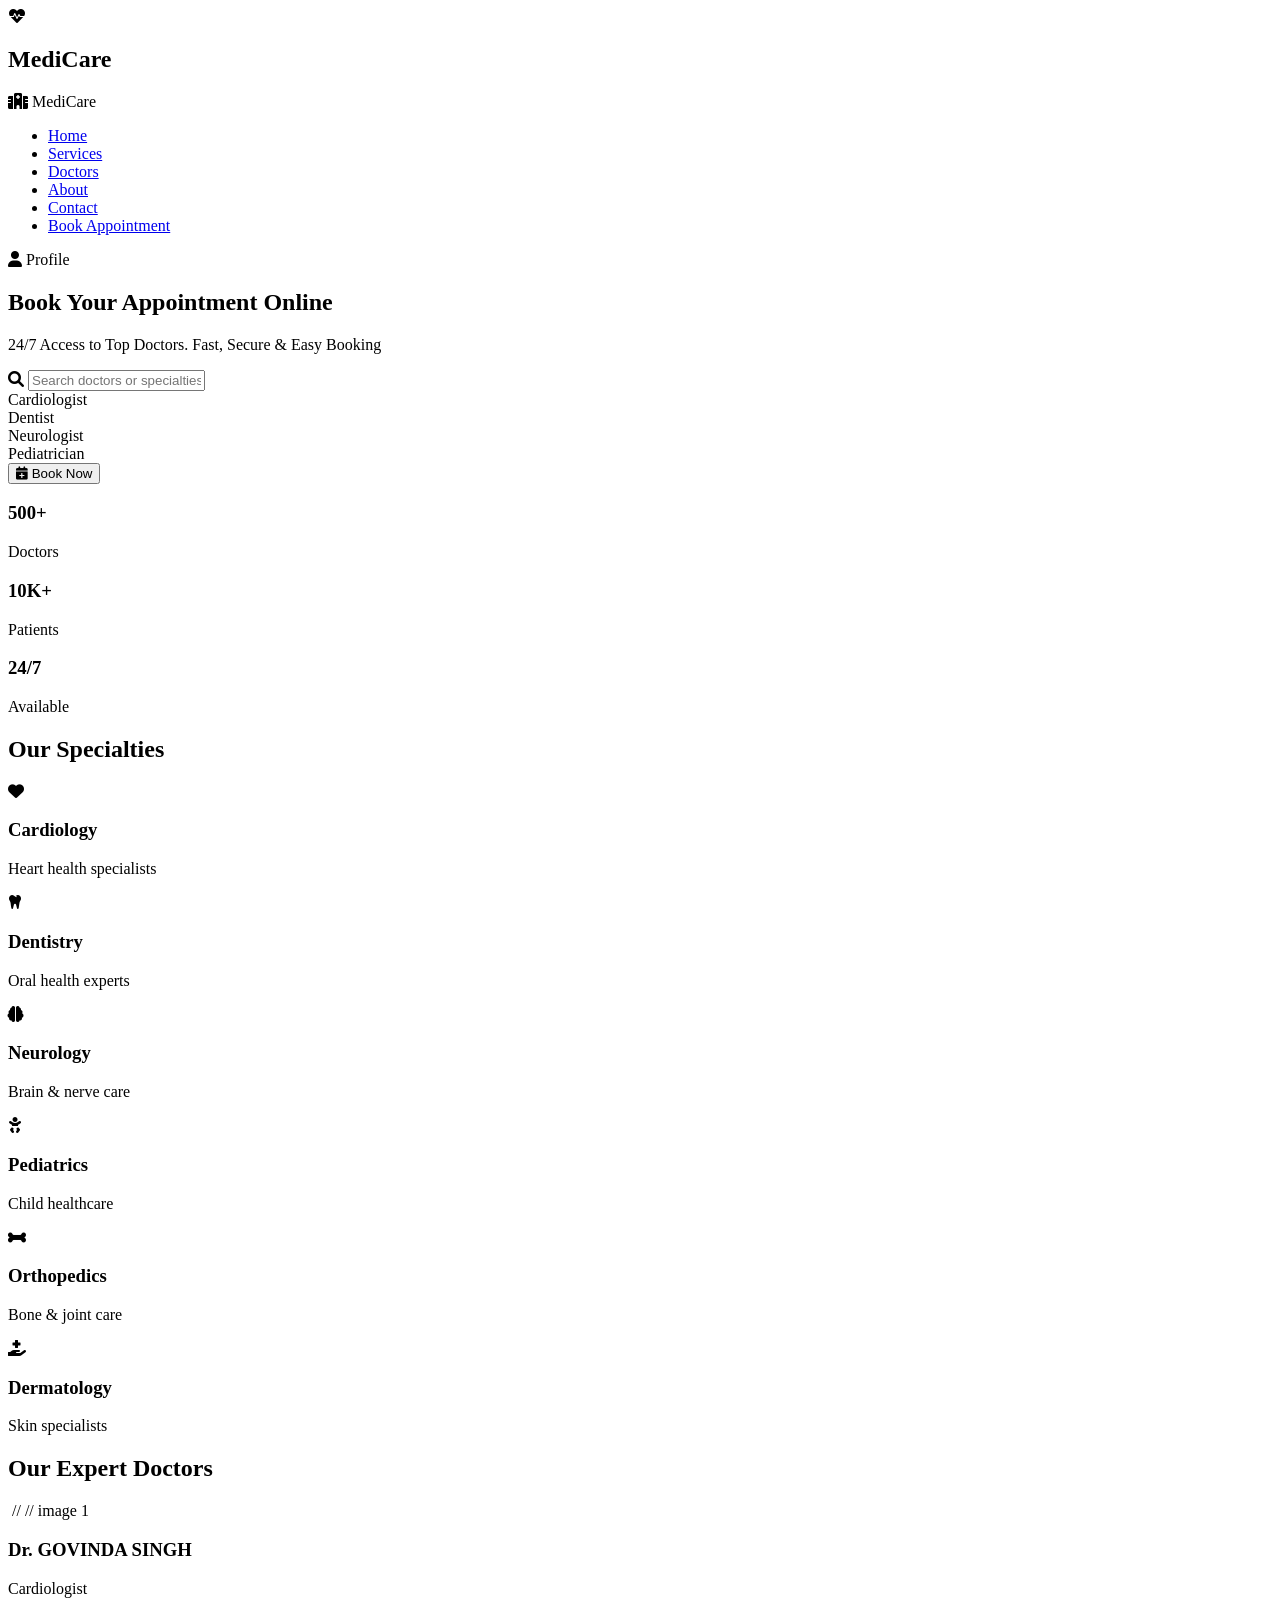
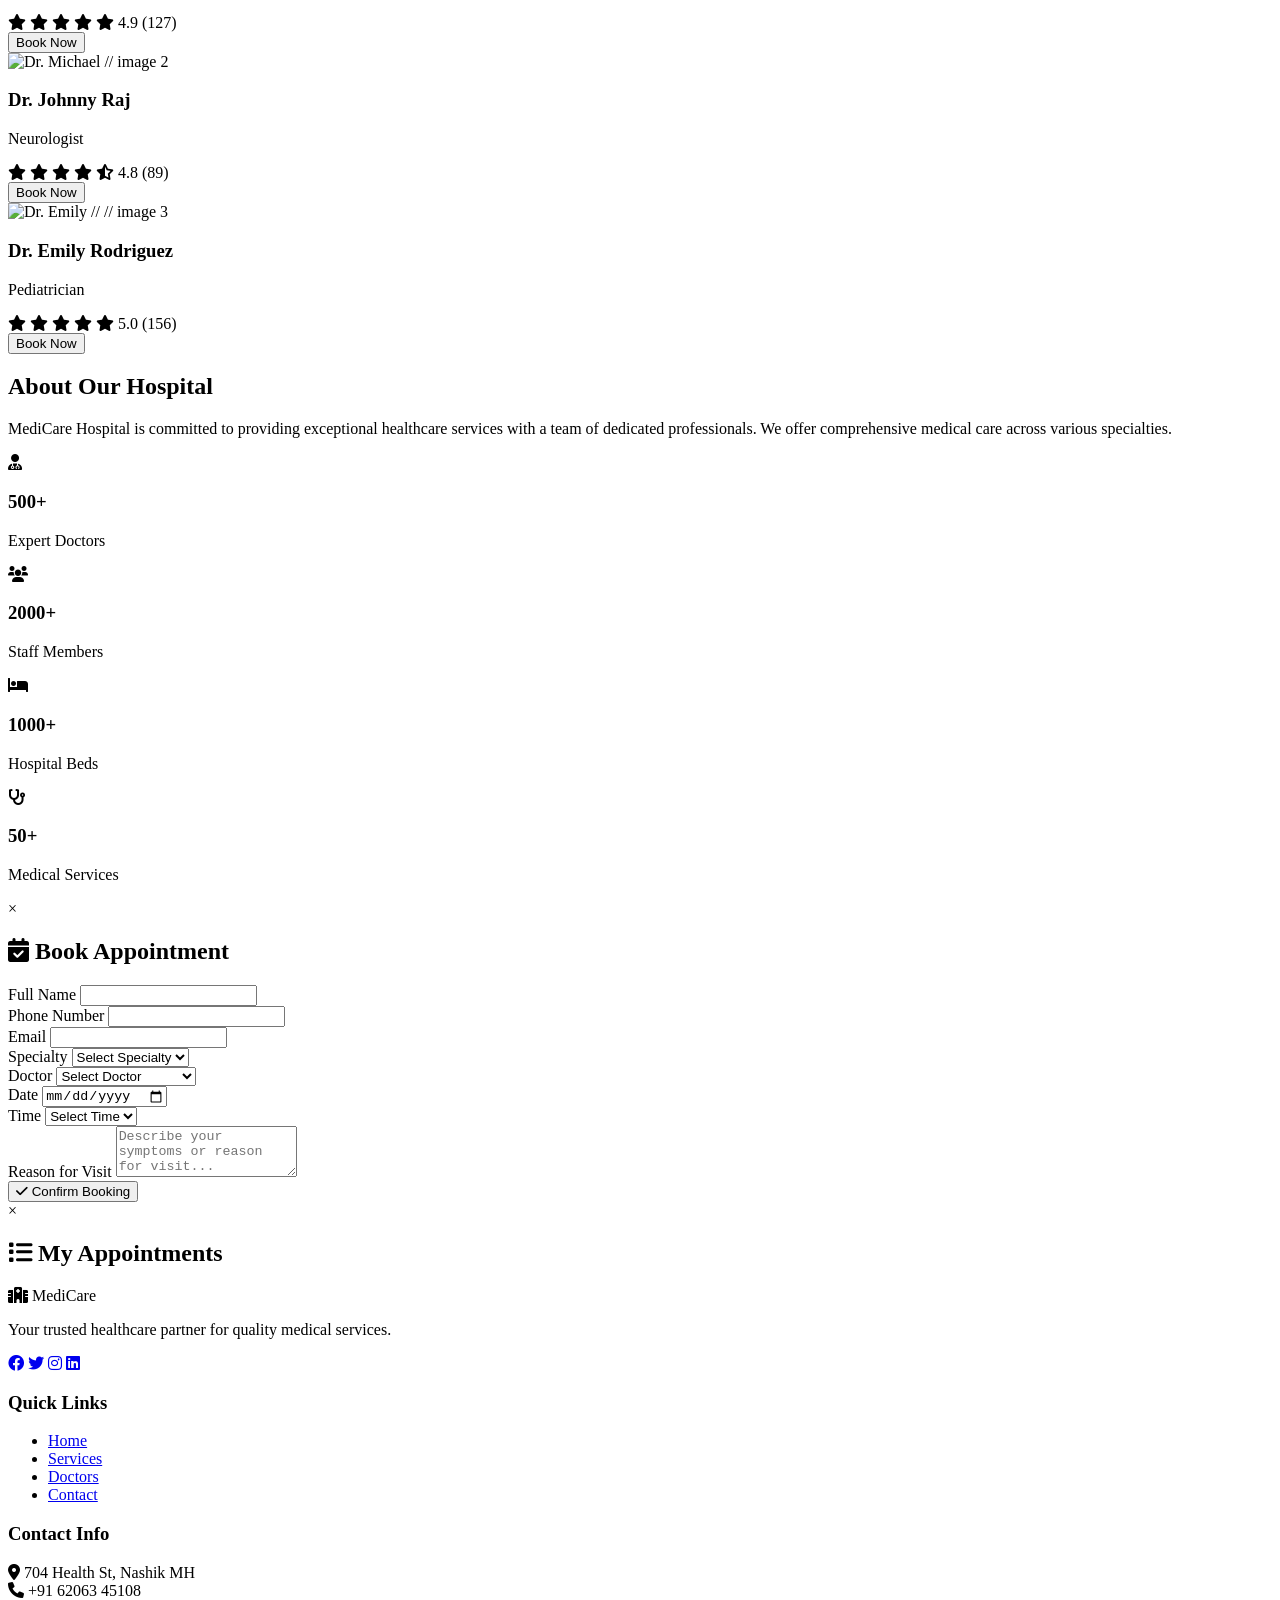
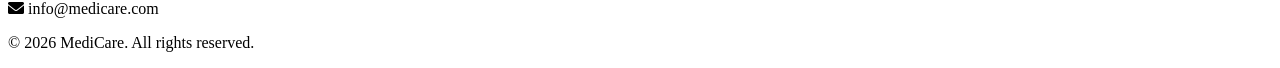
==== index.html @ 11eb5a29 "index.html added" ====
<!DOCTYPE html>
<html lang="en">
<head>
    <meta charset="UTF-8">
    <meta name="viewport" content="width=device-width, initial-scale=1.0">
    <title>MediCare - Hospital Appointment Booking</title>
    <link rel="stylesheet" href="style.css">
    <link href="https://cdnjs.cloudflare.com/ajax/libs/font-awesome/6.0.0/css/all.min.css" rel="stylesheet">
    <link href="https://fonts.googleapis.com/css2?family=Poppins:wght@300;400;500;600;700&display=swap" rel="stylesheet">
</head>
<body>
    <!-- Loading Screen -->
    <div class="loader">
        <div class="loader-content">
            <i class="fas fa-heartbeat"></i>
            <h2>MediCare</h2>
            <div class="loader-bar"></div>
        </div>
    </div>

    <!-- Navigation -->
    <nav class="navbar">
        <div class="nav-container">
            <div class="nav-logo">
                <i class="fas fa-hospital"></i>
                <span>MediCare</span>
            </div>
            <ul class="nav-menu">
                <li><a href="#home" class="nav-link active">Home</a></li>
                <li><a href="#services" class="nav-link">Services</a></li>
                <li><a href="#doctors" class="nav-link">Doctors</a></li>
                <li><a href="#about" class="nav-link">About</a></li>
                <li><a href="#contact" class="nav-link">Contact</a></li>
                <li><a href="booking.html" class="nav-link">Book Appointment</a></li>
            </ul>
            <div class="hamburger">
                <span></span>
                <span></span>
                <span></span>
            </div>
            <div class="profile-btn">
                <i class="fas fa-user"></i>
                <span>Profile</span>
            </div>
        </div>
    </nav>

    <!-- Hero Section -->
    <section id="home" class="hero">
        <div class="hero-content">
            <h1>Book Your Appointment <span class="gradient-text">Online</span></h1>
            <p>24/7 Access to Top Doctors. Fast, Secure & Easy Booking</p>
            <div class="search-container">
                <div class="search-box">
                    <i class="fas fa-search"></i>
                    <input type="text" placeholder="Search doctors or specialties..." id="searchInput">
                    <div class="search-suggestions">
                        <div>Cardiologist</div>
                        <div>Dentist</div>
                        <div>Neurologist</div>
                        <div>Pediatrician</div>
                    </div>
                </div>
                <button class="cta-btn primary" onclick="openBookingModal()">
                    <i class="fas fa-calendar-plus"></i>
                    Book Now
                </button>
            </div>
        </div>
        <div class="hero-stats">
            <div class="stat">
                <h3>500+</h3>
                <p>Doctors</p>
            </div>
            <div class="stat">
                <h3>10K+</h3>
                <p>Patients</p>
            </div>
            <div class="stat">
                <h3>24/7</h3>
                <p>Available</p>
            </div>
        </div>
    </section>

    <!-- Services Section -->
    <section id="services" class="services">
        <div class="container">
            <h2 class="section-title">Our Specialties</h2>
            <div class="services-grid">
                <div class="service-card" data-specialty="Cardiology">
                    <div class="service-icon">
                        <i class="fas fa-heart"></i>
                    </div>
                    <h3>Cardiology</h3>
                    <p>Heart health specialists</p>
                </div>
                <div class="service-card" data-specialty="Dentistry">
                    <div class="service-icon">
                        <i class="fas fa-tooth"></i>
                    </div>
                    <h3>Dentistry</h3>
                    <p>Oral health experts</p>
                </div>
                <div class="service-card" data-specialty="Neurology">
                    <div class="service-icon">
                        <i class="fas fa-brain"></i>
                    </div>
                    <h3>Neurology</h3>
                    <p>Brain & nerve care</p>
                </div>
                <div class="service-card" data-specialty="Pediatrics">
                    <div class="service-icon">
                        <i class="fas fa-baby"></i>
                    </div>
                    <h3>Pediatrics</h3>
                    <p>Child healthcare</p>
                </div>
                <div class="service-card" data-specialty="Orthopedics">
                    <div class="service-icon">
                        <i class="fas fa-bone"></i>
                    </div>
                    <h3>Orthopedics</h3>
                    <p>Bone & joint care</p>
                </div>
                <div class="service-card" data-specialty="Dermatology">
                    <div class="service-icon">
                        <i class="fas fa-hand-holding-medical"></i>
                    </div>
                    <h3>Dermatology</h3>
                    <p>Skin specialists</p>
                </div>
            </div>
        </div>
    </section>

    <!-- Doctors Section -->
    <section id="doctors" class="doctors">
        <div class="container">
            <h2 class="section-title">Our Expert Doctors</h2>
            <div class="doctors-grid">
                <div class="doctor-card">
                    <div class="doctor-image">
                        <img src="dr-singh.jpeg" alt=""> // // image 1
                        <div class="doctor-status online"></div>
                    </div>
                    <div class="doctor-info">
                        <h3>Dr. GOVINDA SINGH</h3>
                        <p class="specialty">Cardiologist</p>
                        <div class="rating">
                            <i class="fas fa-star"></i>
                            <i class="fas fa-star"></i>
                            <i class="fas fa-star"></i>
                            <i class="fas fa-star"></i>
                            <i class="fas fa-star"></i>
                            <span>4.9 (127)</span>
                        </div>
                        <button class="btn-book" onclick="bookDoctor('Dr. Sarah Johnson')">Book Now</button>
                    </div>
                </div>
                <div class="doctor-card">
                    <div class="doctor-image">
                        <img src="dr-johnny.png" alt="Dr. Michael">  // image 2
                        <div class="doctor-status offline"></div>
                    </div>
                    <div class="doctor-info">
                        <h3>Dr. Johnny Raj</h3>
                        <p class="specialty">Neurologist</p>
                        <div class="rating">
                            <i class="fas fa-star"></i>
                            <i class="fas fa-star"></i>
                            <i class="fas fa-star"></i>
                            <i class="fas fa-star"></i>
                            <i class="fas fa-star-half-alt"></i>
                            <span>4.8 (89)</span>
                        </div>
                        <button class="btn-book" onclick="bookDoctor('Dr. Michael Chen')">Book Now</button>
                    </div>
                </div>
                <div class="doctor-card">
                    <div class="doctor-image">
                        <img src="https://images.unsplash.com/photo-1559839734-2b71ea197ec2?w=300&h=400&fit=crop" alt="Dr. Emily">  // // image 3
                        <div class="doctor-status online"></div>
                    </div>
                    <div class="doctor-info">
                        <h3>Dr. Emily Rodriguez</h3>
                        <p class="specialty">Pediatrician</p>
                        <div class="rating">
                            <i class="fas fa-star"></i>
                            <i class="fas fa-star"></i>
                            <i class="fas fa-star"></i>
                            <i class="fas fa-star"></i>
                            <i class="fas fa-star"></i>
                            <span>5.0 (156)</span>
                        </div>
                        <button class="btn-book" onclick="bookDoctor('Dr. Emily Rodriguez')">Book Now</button>
                    </div>
                </div>
            </div>
        </div>
    </section>

    <!-- About Section -->
    <section id="about" class="about">
        <div class="container">
            <h2 class="section-title">About Our Hospital</h2>
            <div class="about-content">
                <div class="about-text">
                    <p>MediCare Hospital is committed to providing exceptional healthcare services with a team of dedicated professionals. We offer comprehensive medical care across various specialties.</p>
                </div>
                <div class="stats-grid">
                    <div class="stat-card">
                        <div class="stat-icon">
                            <i class="fas fa-user-md"></i>
                        </div>
                        <h3>500+</h3>
                        <p>Expert Doctors</p>
                    </div>
                    <div class="stat-card">
                        <div class="stat-icon">
                            <i class="fas fa-users"></i>
                        </div>
                        <h3>2000+</h3>
                        <p>Staff Members</p>
                    </div>
                    <div class="stat-card">
                        <div class="stat-icon">
                            <i class="fas fa-bed"></i>
                        </div>
                        <h3>1000+</h3>
                        <p>Hospital Beds</p>
                    </div>
                    <div class="stat-card">
                        <div class="stat-icon">
                            <i class="fas fa-stethoscope"></i>
                        </div>
                        <h3>50+</h3>
                        <p>Medical Services</p>
                    </div>
                </div>
            </div>
        </div>
    </section>

    <!-- Booking Modal -->
    <div id="bookingModal" class="modal">
        <div class="modal-content">
            <span class="close" onclick="closeBookingModal()">&times;</span>
            <h2><i class="fas fa-calendar-check"></i> Book Appointment</h2>
            <form id="bookingForm">
                <div class="form-group">
                    <label>Full Name</label>
                    <input type="text" id="patientName" required>
                </div>
                <div class="form-row">
                    <div class="form-group">
                        <label>Phone Number</label>
                        <input type="tel" id="phone" required>
                    </div>
                    <div class="form-group">
                        <label>Email</label>
                        <input type="email" id="email" required>
                    </div>
                </div>
                <div class="form-row">
                    <div class="form-group">
                        <label>Specialty</label>
                        <select id="specialty" required>
                            <option value="">Select Specialty</option>
                            <option value="Cardiology">Cardiology</option>
                            <option value="Dentistry">Dentistry</option>
                            <option value="Neurology">Neurology</option>
                            <option value="Pediatrics">Pediatrics</option>
                            <option value="Orthopedics">Orthopedics</option>
                            <option value="Dermatology">Dermatology</option>
                        </select>
                    </div>
                    <div class="form-group">
                        <label>Doctor</label>
                        <select id="doctor" required>
                            <option value="">Select Doctor</option>
                            <option value="Dr. Sarah Johnson">Dr. Sarah Johnson</option>
                            <option value="Dr. Michael Chen">Dr. Michael Chen</option>
                            <option value="Dr. Emily Rodriguez">Dr. Emily Rodriguez</option>
                        </select>
                    </div>
                </div>
                <div class="form-row">
                    <div class="form-group">
                        <label>Date</label>
                        <input type="date" id="appointmentDate" required>
                    </div>
                    <div class="form-group">
                        <label>Time</label>
                        <select id="appointmentTime" required>
                            <option value="">Select Time</option>
                            <option value="09:00 AM">09:00 AM</option>
                            <option value="10:00 AM">10:00 AM</option>
                            <option value="11:00 AM">11:00 AM</option>
                            <option value="02:00 PM">02:00 PM</option>
                            <option value="03:00 PM">03:00 PM</option>
                            <option value="04:00 PM">04:00 PM</option>
                        </select>
                    </div>
                </div>
                <div class="form-group">
                    <label>Reason for Visit</label>
                    <textarea id="reason" rows="3" placeholder="Describe your symptoms or reason for visit..."></textarea>
                </div>
                <button type="submit" class="cta-btn primary full-width">
                    <i class="fas fa-check"></i>
                    Confirm Booking
                </button>
            </form>
        </div>
    </div>

    <!-- Appointments Dashboard -->
    <div id="appointmentsModal" class="modal">
        <div class="modal-content dashboard">
            <span class="close" onclick="closeAppointmentsModal()">&times;</span>
            <h2><i class="fas fa-list"></i> My Appointments</h2>
            <div id="appointmentsList"></div>
        </div>
    </div>

    <!-- Footer -->
    <footer id="contact" class="footer">
        <div class="container">
            <div class="footer-content">
                <div class="footer-section">
                    <div class="footer-logo">
                        <i class="fas fa-hospital"></i>
                        <span>MediCare</span>
                    </div>
                    <p>Your trusted healthcare partner for quality medical services.</p>
                    <div class="social-links">
                        <a href="#"><i class="fab fa-facebook"></i></a>
                        <a href="#"><i class="fab fa-twitter"></i></a>
                        <a href="#"><i class="fab fa-instagram"></i></a>
                        <a href="#"><i class="fab fa-linkedin"></i></a>
                    </div>
                </div>
                <div class="footer-section">
                    <h3>Quick Links</h3>
                    <ul class="footer-links">
                        <li><a href="#home">Home</a></li>
                        <li><a href="#services">Services</a></li>
                        <li><a href="#doctors">Doctors</a></li>
                        <li><a href="#contact">Contact</a></li>
                    </ul>
                </div>
                <div class="footer-section">
                    <h3>Contact Info</h3>
                    <div class="contact-item">
                        <i class="fas fa-map-marker-alt"></i>
                        <span>704 Health St, Nashik MH </span>
                    </div>
                    <div class="contact-item">
                        <i class="fas fa-phone"></i>
                        <span>+91 62063 45108</span>
                    </div>
                    <div class="contact-item">
                        <i class="fas fa-envelope"></i>
                        <span>info@medicare.com</span>
                    </div>
                </div>
            </div>
            <div class="footer-bottom">
                <p>&copy; 2026 MediCare. All rights reserved.</p>
            </div>
        </div>
    </footer>

    <script src="script.js"></script>
</body>
</html>
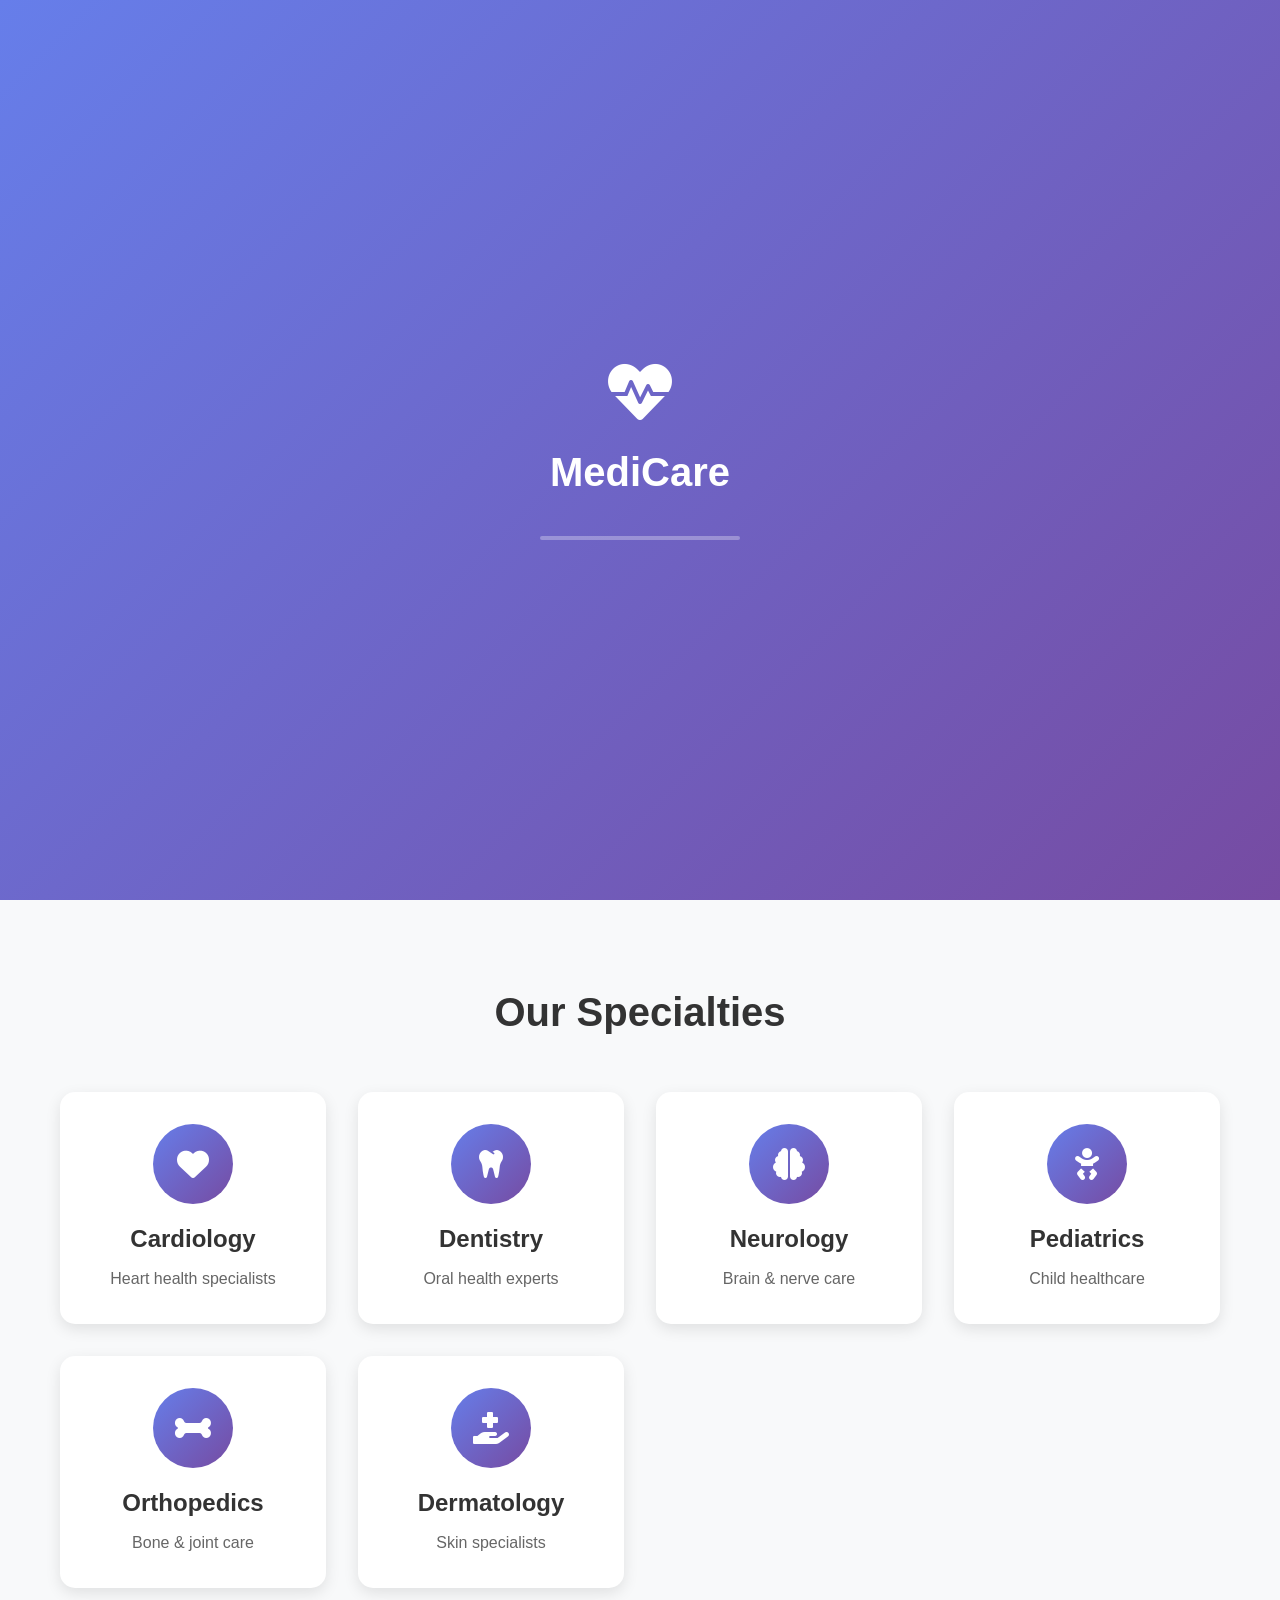
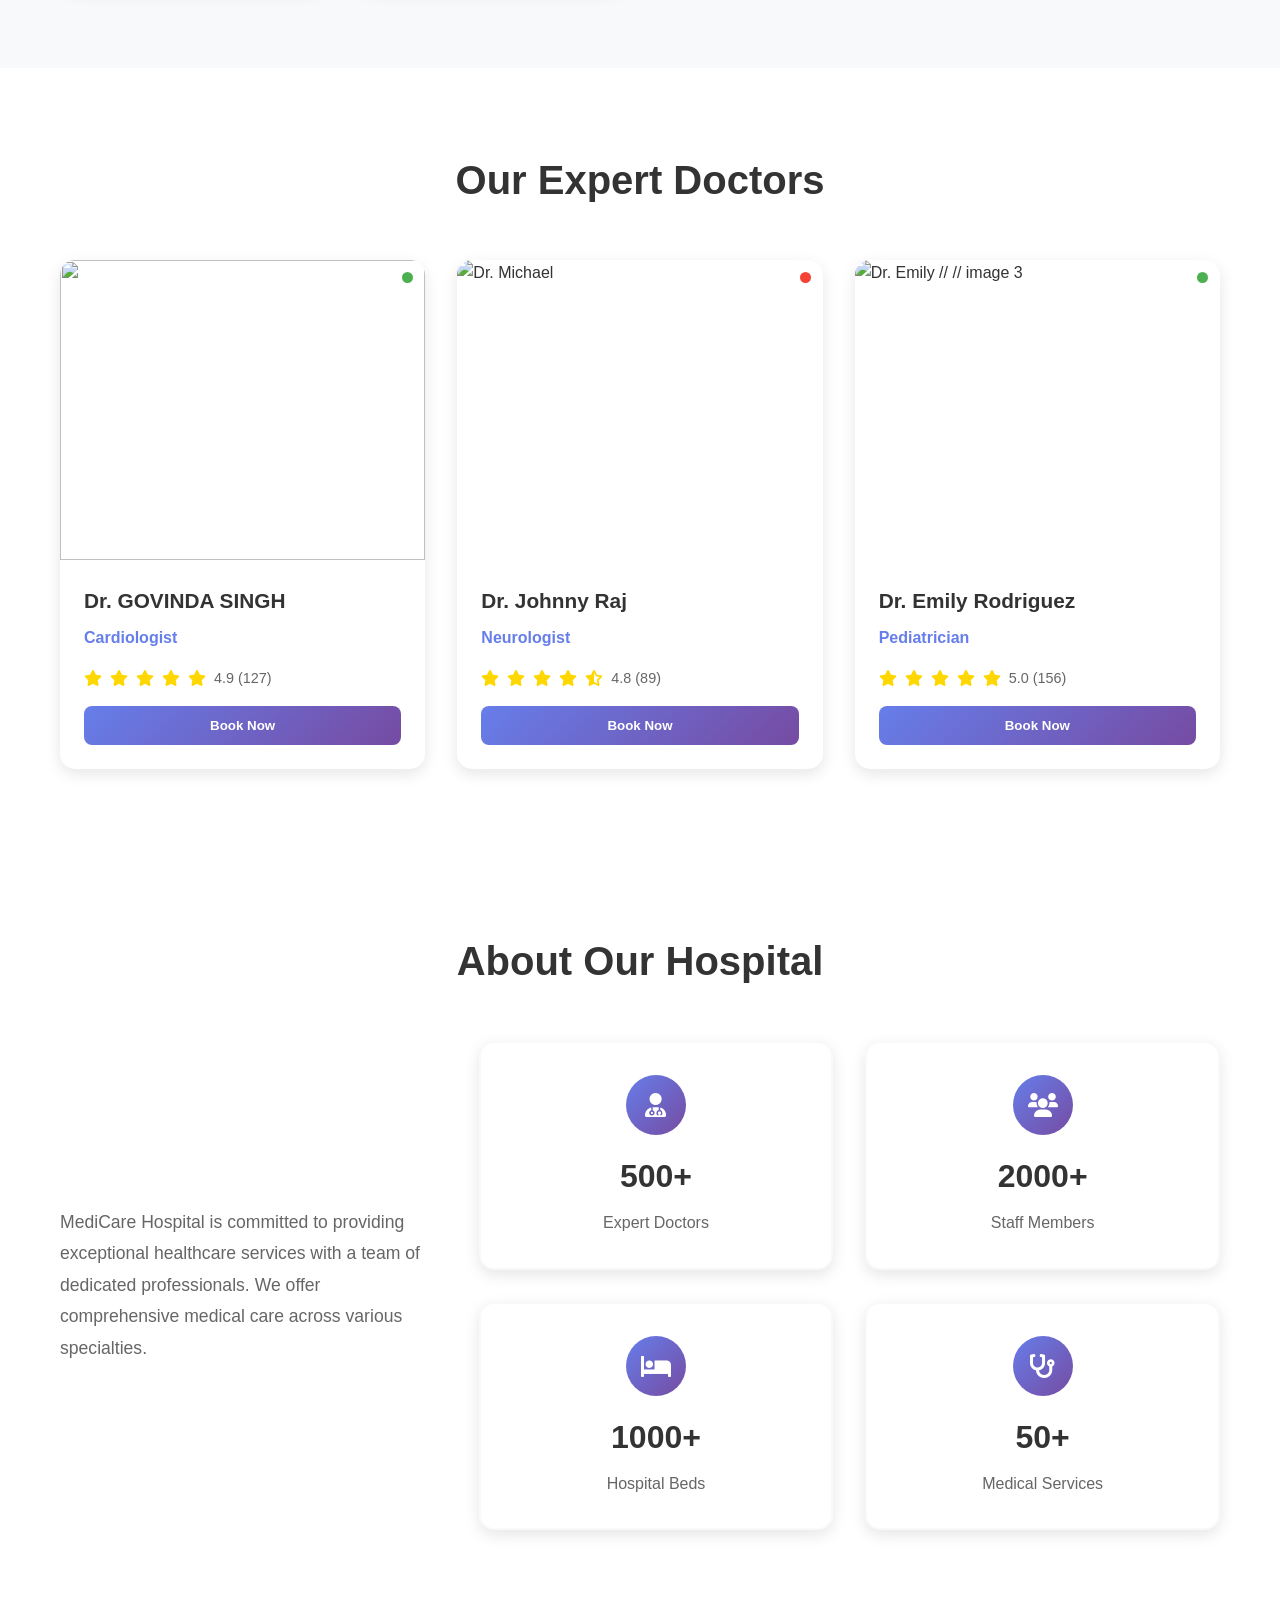
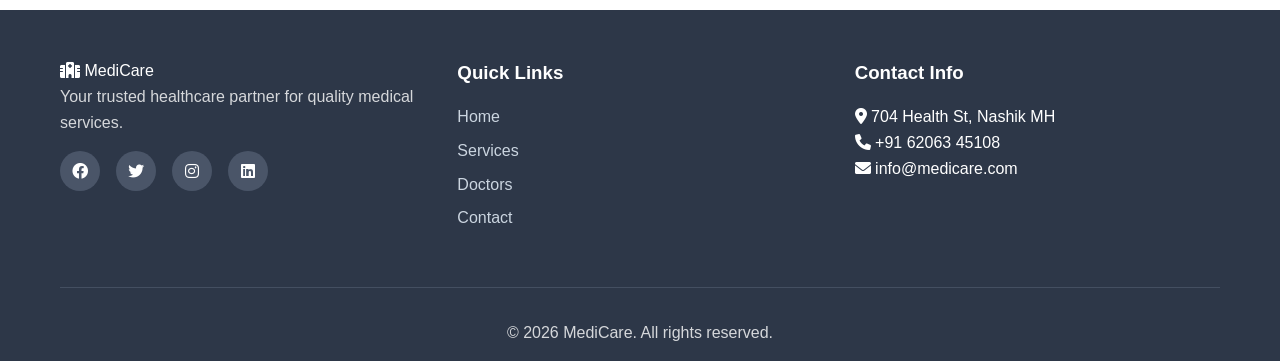
==== commit 0a5d5c58: "Update print statement from 'Hello' to 'Goodbye'" ====
--- a/index.html
+++ b/index.html
@@ -160,7 +160,7 @@
                 </div>
                 <div class="doctor-card">
                     <div class="doctor-image">
-                        <img src="dr-johnny.png" alt="Dr. Michael">  // image 2
+                        <img src="dr-johnny.png" alt="Dr. Michael"> 
                         <div class="doctor-status offline"></div>
                     </div>
                     <div class="doctor-info">
@@ -374,4 +374,4 @@
 
     <script src="script.js"></script>
 </body>
-</html>+</html>
--- a/style.css
+++ b/style.css
@@ -0,0 +1,853 @@
+* {
+    margin: 0;
+    padding: 0;
+    box-sizing: border-box;
+}
+
+body {
+    font-family: 'Poppins', sans-serif;
+    line-height: 1.6;
+    color: #333;
+    overflow-x: hidden;
+}
+
+.container {
+    max-width: 1200px;
+    margin: 0 auto;
+    padding: 0 20px;
+}
+
+/* Loader */
+.loader {
+    position: fixed;
+    top: 0;
+    left: 0;
+    width: 100%;
+    height: 100%;
+    background: linear-gradient(135deg, #667eea 0%, #764ba2 100%);
+    display: flex;
+    justify-content: center;
+    align-items: center;
+    z-index: 9999;
+    transition: opacity 0.5s ease;
+}
+
+.loader.hidden {
+    opacity: 0;
+    pointer-events: none;
+}
+
+.loader-content {
+    text-align: center;
+    color: white;
+}
+
+.loader-content i {
+    font-size: 4rem;
+    margin-bottom: 1rem;
+    animation: heartbeat 1.5s ease-in-out infinite;
+}
+
+.loader-content h2 {
+    font-size: 2.5rem;
+    margin-bottom: 2rem;
+    font-weight: 700;
+}
+
+.loader-bar {
+    width: 200px;
+    height: 4px;
+    background: rgba(255,255,255,0.3);
+    margin: 0 auto;
+    border-radius: 2px;
+    overflow: hidden;
+}
+
+.loader-bar::after {
+    content: '';
+    width: 50%;
+    height: 100%;
+    background: white;
+    animation: load 2s infinite;
+}
+
+@keyframes heartbeat {
+    0%, 100% { transform: scale(1); }
+    50% { transform: scale(1.1); }
+}
+
+@keyframes load {
+    0% { transform: translateX(-100%); }
+    100% { transform: translateX(300%); }
+}
+
+/* Navbar */
+.navbar {
+    position: fixed;
+    top: 0;
+    width: 100%;
+    background: rgba(255, 255, 255, 0.95);
+    backdrop-filter: blur(10px);
+    z-index: 1000;
+    padding: 1rem 0;
+    transition: all 0.3s ease;
+}
+
+.nav-container {
+    max-width: 1200px;
+    margin: 0 auto;
+    padding: 0 20px;
+    display: flex;
+    justify-content: space-between;
+    align-items: center;
+}
+
+.nav-logo {
+    display: flex;
+    align-items: center;
+    font-size: 1.8rem;
+    font-weight: 700;
+    color: #667eea;
+}
+
+.nav-logo i {
+    margin-right: 0.5rem;
+    font-size: 2rem;
+}
+
+.nav-menu {
+    display: flex;
+    list-style: none;
+    gap: 2rem;
+}
+
+.nav-menu.active {
+    display: flex;
+    flex-direction: column;
+    position: absolute;
+    top: 100%;
+    left: 0;
+    right: 0;
+    background: rgba(255, 255, 255, 0.95);
+    backdrop-filter: blur(10px);
+    padding: 1rem;
+    gap: 1rem;
+}
+
+.nav-link {
+    text-decoration: none;
+    color: #333;
+    font-weight: 500;
+    transition: color 0.3s ease;
+    position: relative;
+}
+
+.nav-link:hover,
+.nav-link.active {
+    color: #667eea;
+}
+
+.nav-link::after {
+    content: '';
+    position: absolute;
+    bottom: -5px;
+    left: 0;
+    width: 0;
+    height: 2px;
+    background: linear-gradient(90deg, #667eea, #764ba2);
+    transition: width 0.3s ease;
+}
+
+.nav-link:hover::after,
+.nav-link.active::after {
+    width: 100%;
+}
+
+.hamburger {
+    display: none;
+    flex-direction: column;
+    cursor: pointer;
+    background: none;
+    border: none;
+    padding: 0.5rem;
+}
+
+.hamburger span {
+    width: 25px;
+    height: 3px;
+    background: #333;
+    margin: 3px 0;
+    transition: 0.3s;
+    display: block;
+}
+
+.profile-btn {
+    display: flex;
+    align-items: center;
+    gap: 0.5rem;
+    padding: 0.5rem 1rem;
+    background: #667eea;
+    color: white;
+    border-radius: 25px;
+    text-decoration: none;
+    transition: background 0.3s ease;
+}
+
+.profile-btn:hover {
+    background: #5a67d8;
+}
+
+/* Hero Section */
+.hero {
+    padding: 120px 0 80px;
+    background: linear-gradient(135deg, #667eea 0%, #764ba2 100%);
+    color: white;
+    min-height: 100vh;
+    display: flex;
+    align-items: center;
+}
+
+.hero-content {
+    max-width: 600px;
+}
+
+.hero h1 {
+    font-size: 3.5rem;
+    font-weight: 700;
+    margin-bottom: 1rem;
+}
+
+.gradient-text {
+    background: linear-gradient(90deg, #ffd89b, #19547b);
+    -webkit-background-clip: text;
+    -webkit-text-fill-color: transparent;
+    background-clip: text;
+}
+
+.hero p {
+    font-size: 1.2rem;
+    margin-bottom: 2rem;
+    opacity: 0.9;
+}
+
+.search-container {
+    display: flex;
+    gap: 1rem;
+    margin-bottom: 3rem;
+}
+
+.search-box {
+    flex: 1;
+    position: relative;
+}
+
+.search-box i {
+    position: absolute;
+    left: 15px;
+    top: 50%;
+    transform: translateY(-50%);
+    color: #667eea;
+}
+
+.search-box input {
+    width: 100%;
+    padding: 15px 15px 15px 45px;
+    border: none;
+    border-radius: 50px;
+    font-size: 1rem;
+    box-shadow: 0 5px 15px rgba(0,0,0,0.1);
+}
+
+.search-suggestions {
+    position: absolute;
+    top: 100%;
+    left: 0;
+    right: 0;
+    background: white;
+    border-radius: 10px;
+    box-shadow: 0 5px 15px rgba(0,0,0,0.1);
+    display: none;
+    z-index: 10;
+}
+
+.search-suggestions div {
+    padding: 10px 15px;
+    cursor: pointer;
+    border-bottom: 1px solid #eee;
+}
+
+.search-suggestions div:hover {
+    background: #f8f9fa;
+}
+
+.cta-btn {
+    padding: 15px 30px;
+    border: none;
+    border-radius: 50px;
+    font-size: 1rem;
+    font-weight: 600;
+    cursor: pointer;
+    transition: all 0.3s ease;
+    text-decoration: none;
+    display: inline-flex;
+    align-items: center;
+    gap: 0.5rem;
+}
+
+.cta-btn.primary {
+    background: white;
+    color: #667eea;
+}
+
+.cta-btn.primary:hover {
+    background: #f8f9fa;
+    transform: translateY(-2px);
+    box-shadow: 0 10px 25px rgba(0,0,0,0.2);
+}
+
+.hero-stats {
+    display: flex;
+    gap: 2rem;
+    margin-top: 4rem;
+}
+
+.stat {
+    text-align: center;
+}
+
+.stat h3 {
+    font-size: 2.5rem;
+    font-weight: 700;
+    margin-bottom: 0.5rem;
+}
+
+.stat p {
+    opacity: 0.9;
+}
+
+/* Sections */
+section {
+    padding: 80px 0;
+}
+
+.section-title {
+    font-size: 2.5rem;
+    font-weight: 700;
+    text-align: center;
+    margin-bottom: 3rem;
+    color: #333;
+}
+
+/* Services */
+.services {
+    background: #f8f9fa;
+}
+
+.services-grid {
+    display: grid;
+    grid-template-columns: repeat(auto-fit, minmax(250px, 1fr));
+    gap: 2rem;
+}
+
+.service-card {
+    background: white;
+    padding: 2rem;
+    border-radius: 15px;
+    text-align: center;
+    box-shadow: 0 5px 15px rgba(0,0,0,0.1);
+    transition: transform 0.3s ease;
+    cursor: pointer;
+}
+
+.service-card:hover {
+    transform: translateY(-5px);
+}
+
+.service-icon {
+    width: 80px;
+    height: 80px;
+    background: linear-gradient(135deg, #667eea, #764ba2);
+    border-radius: 50%;
+    display: flex;
+    align-items: center;
+    justify-content: center;
+    margin: 0 auto 1rem;
+    color: white;
+    font-size: 2rem;
+}
+
+.service-card h3 {
+    font-size: 1.5rem;
+    margin-bottom: 0.5rem;
+}
+
+.service-card p {
+    color: #666;
+}
+
+/* Doctors */
+.doctors-grid {
+    display: grid;
+    grid-template-columns: repeat(auto-fit, minmax(300px, 1fr));
+    gap: 2rem;
+}
+
+.doctor-card {
+    background: white;
+    border-radius: 15px;
+    overflow: hidden;
+    box-shadow: 0 5px 15px rgba(0,0,0,0.1);
+    transition: transform 0.3s ease;
+}
+
+.doctor-card:hover {
+    transform: translateY(-5px);
+}
+
+.doctor-image {
+    position: relative;
+    height: 300px;
+    overflow: hidden;
+}
+
+.doctor-image img {
+    width: 100%;
+    height: 100%;
+    object-fit: cover;
+}
+
+.doctor-status {
+    position: absolute;
+    top: 10px;
+    right: 10px;
+    width: 15px;
+    height: 15px;
+    border-radius: 50%;
+    border: 2px solid white;
+}
+
+.doctor-status.online {
+    background: #4caf50;
+}
+
+.doctor-status.offline {
+    background: #f44336;
+}
+
+.doctor-info {
+    padding: 1.5rem;
+}
+
+.doctor-info h3 {
+    font-size: 1.3rem;
+    margin-bottom: 0.5rem;
+}
+
+.specialty {
+    color: #667eea;
+    font-weight: 600;
+    margin-bottom: 1rem;
+}
+
+.rating {
+    display: flex;
+    align-items: center;
+    gap: 0.5rem;
+    margin-bottom: 1rem;
+}
+
+.rating i {
+    color: #ffd700;
+}
+
+.rating span {
+    color: #666;
+    font-size: 0.9rem;
+}
+
+.btn-book {
+    width: 100%;
+    padding: 12px;
+    background: linear-gradient(135deg, #667eea, #764ba2);
+    color: white;
+    border: none;
+    border-radius: 8px;
+    font-weight: 600;
+    cursor: pointer;
+    transition: background 0.3s ease;
+}
+
+.btn-book:hover {
+    background: linear-gradient(135deg, #5a67d8, #6b46c1);
+}
+
+/* About Section */
+.about {
+    background: white;
+}
+
+.about-content {
+    display: grid;
+    grid-template-columns: 1fr 2fr;
+    gap: 3rem;
+    align-items: center;
+}
+
+.about-text p {
+    font-size: 1.1rem;
+    line-height: 1.8;
+    color: #666;
+}
+
+.stats-grid {
+    display: grid;
+    grid-template-columns: repeat(2, 1fr);
+    gap: 2rem;
+}
+
+.stat-card {
+    background: white;
+    padding: 2rem;
+    border-radius: 15px;
+    text-align: center;
+    box-shadow: 0 5px 15px rgba(0,0,0,0.1);
+    border: 2px solid #f8f9fa;
+}
+
+.stat-icon {
+    width: 60px;
+    height: 60px;
+    background: linear-gradient(135deg, #667eea, #764ba2);
+    border-radius: 50%;
+    display: flex;
+    align-items: center;
+    justify-content: center;
+    margin: 0 auto 1rem;
+    color: white;
+    font-size: 1.5rem;
+}
+
+.stat-card h3 {
+    font-size: 2rem;
+    font-weight: 700;
+    margin-bottom: 0.5rem;
+    color: #333;
+}
+
+.stat-card p {
+    color: #666;
+}
+
+/* Modal */
+.modal {
+    display: none;
+    position: fixed;
+    z-index: 2000;
+    left: 0;
+    top: 0;
+    width: 100%;
+    height: 100%;
+    background: rgba(0,0,0,0.5);
+    backdrop-filter: blur(5px);
+}
+
+.modal-content {
+    background: white;
+    margin: 5% auto;
+    padding: 2rem;
+    border-radius: 15px;
+    width: 90%;
+    max-width: 600px;
+    position: relative;
+    animation: modalFadeIn 0.3s ease;
+}
+
+@keyframes modalFadeIn {
+    from { opacity: 0; transform: translateY(-50px); }
+    to { opacity: 1; transform: translateY(0); }
+}
+
+.close {
+    position: absolute;
+    right: 20px;
+    top: 20px;
+    font-size: 2rem;
+    cursor: pointer;
+    color: #666;
+}
+
+.close:hover {
+    color: #333;
+}
+
+.modal h2 {
+    margin-bottom: 2rem;
+    color: #333;
+    display: flex;
+    align-items: center;
+    gap: 0.5rem;
+}
+
+.form-group {
+    margin-bottom: 1.5rem;
+}
+
+.form-row {
+    display: grid;
+    grid-template-columns: 1fr 1fr;
+    gap: 1rem;
+}
+
+.form-group label {
+    display: block;
+    margin-bottom: 0.5rem;
+    font-weight: 600;
+    color: #333;
+}
+
+.form-group input,
+.form-group select,
+.form-group textarea {
+    width: 100%;
+    padding: 12px;
+    border: 2px solid #e1e5e9;
+    border-radius: 8px;
+    font-size: 1rem;
+    transition: border-color 0.3s ease;
+}
+
+.form-group input:focus,
+.form-group select:focus,
+.form-group textarea:focus {
+    outline: none;
+    border-color: #667eea;
+}
+
+.cta-btn.full-width {
+    width: 100%;
+    justify-content: center;
+}
+
+/* Dashboard */
+.dashboard {
+    max-width: 800px;
+}
+
+#appointmentsList {
+    margin-top: 2rem;
+}
+
+/* Footer */
+.footer {
+    background: #2d3748;
+    color: white;
+    padding: 3rem 0 1rem;
+}
+
+.footer-content {
+    display: grid;
+    grid-template-columns: repeat(auto-fit, minmax(250px, 1fr));
+    gap: 2rem;
+}
+
+.footer-section h3 {
+    margin-bottom: 1rem;
+    color: white;
+}
+
+.footer-section p {
+    margin-bottom: 1rem;
+    opacity: 0.8;
+}
+
+.footer-links {
+    list-style: none;
+}
+
+.footer-links li {
+    margin-bottom: 0.5rem;
+}
+
+.footer-links a {
+    color: #cbd5e0;
+    text-decoration: none;
+    transition: color 0.3s ease;
+}
+
+.footer-links a:hover {
+    color: #667eea;
+}
+
+.social-links {
+    display: flex;
+    gap: 1rem;
+    margin-top: 1rem;
+}
+
+.social-links a {
+    width: 40px;
+    height: 40px;
+    background: #4a5568;
+    border-radius: 50%;
+    display: flex;
+    align-items: center;
+    justify-content: center;
+    color: white;
+    text-decoration: none;
+    transition: background 0.3s ease;
+}
+
+.social-links a:hover {
+    background: #667eea;
+}
+
+.footer-bottom {
+    margin-top: 3rem;
+    padding-top: 2rem;
+    border-top: 1px solid #4a5568;
+    text-align: center;
+    opacity: 0.8;
+}
+
+/* Responsive */
+@media (max-width: 768px) {
+    .nav-menu {
+        display: none;
+    }
+    
+    .hamburger {
+        display: flex;
+    }
+    
+    .hero h1 {
+        font-size: 2.5rem;
+    }
+    
+    .search-container {
+        flex-direction: column;
+    }
+    
+    .hero-stats {
+        flex-direction: column;
+        gap: 1rem;
+    }
+    
+    .about-content {
+        grid-template-columns: 1fr;
+        text-align: center;
+    }
+    
+    .stats-grid {
+        grid-template-columns: 1fr;
+    }
+    
+    .form-row {
+        grid-template-columns: 1fr;
+    }
+}
+
+/* Booking Section */
+.booking-section {
+    padding: 120px 0 80px;
+    background: #f8f9fa;
+    min-height: 100vh;
+}
+
+.booking-form-container {
+    max-width: 600px;
+    margin: 0 auto;
+    background: white;
+    padding: 3rem;
+    border-radius: 15px;
+    box-shadow: 0 10px 30px rgba(0,0,0,0.1);
+}
+
+.booking-form {
+    width: 100%;
+}
+
+.booking-form .form-group {
+    margin-bottom: 1.5rem;
+}
+
+.booking-form .form-row {
+    display: grid;
+    grid-template-columns: 1fr 1fr;
+    gap: 1rem;
+}
+
+.booking-form label {
+    display: block;
+    margin-bottom: 0.5rem;
+    font-weight: 600;
+    color: #333;
+}
+
+.booking-form input,
+.booking-form select,
+.booking-form textarea {
+    width: 100%;
+    padding: 12px;
+    border: 2px solid #e1e5e9;
+    border-radius: 8px;
+    font-size: 1rem;
+    transition: border-color 0.3s ease;
+}
+
+.booking-form input:focus,
+.booking-form select:focus,
+.booking-form textarea:focus {
+    outline: none;
+    border-color: #667eea;
+}
+
+.booking-form textarea {
+    resize: vertical;
+    min-height: 80px;
+}
+
+/* Success Modal */
+.success-modal {
+    text-align: center;
+    max-width: 400px;
+}
+
+.success-icon {
+    font-size: 4rem;
+    color: #4caf50;
+    margin-bottom: 1rem;
+}
+
+.success-modal h2 {
+    color: #333;
+    margin-bottom: 1rem;
+}
+
+.success-modal p {
+    color: #666;
+    margin-bottom: 2rem;
+}
+
+.token-info {
+    background: #f8f9fa;
+    padding: 1.5rem;
+    border-radius: 10px;
+    margin-bottom: 2rem;
+}
+
+.token-info h3 {
+    color: #333;
+    margin-bottom: 0.5rem;
+    font-size: 1.1rem;
+}
+
+.token-number {
+    font-size: 1.5rem;
+    font-weight: 700;
+    color: #667eea;
+    background: white;
+    padding: 0.5rem 1rem;
+    border-radius: 8px;
+    border: 2px solid #667eea;
+    display: inline-block;
+}
